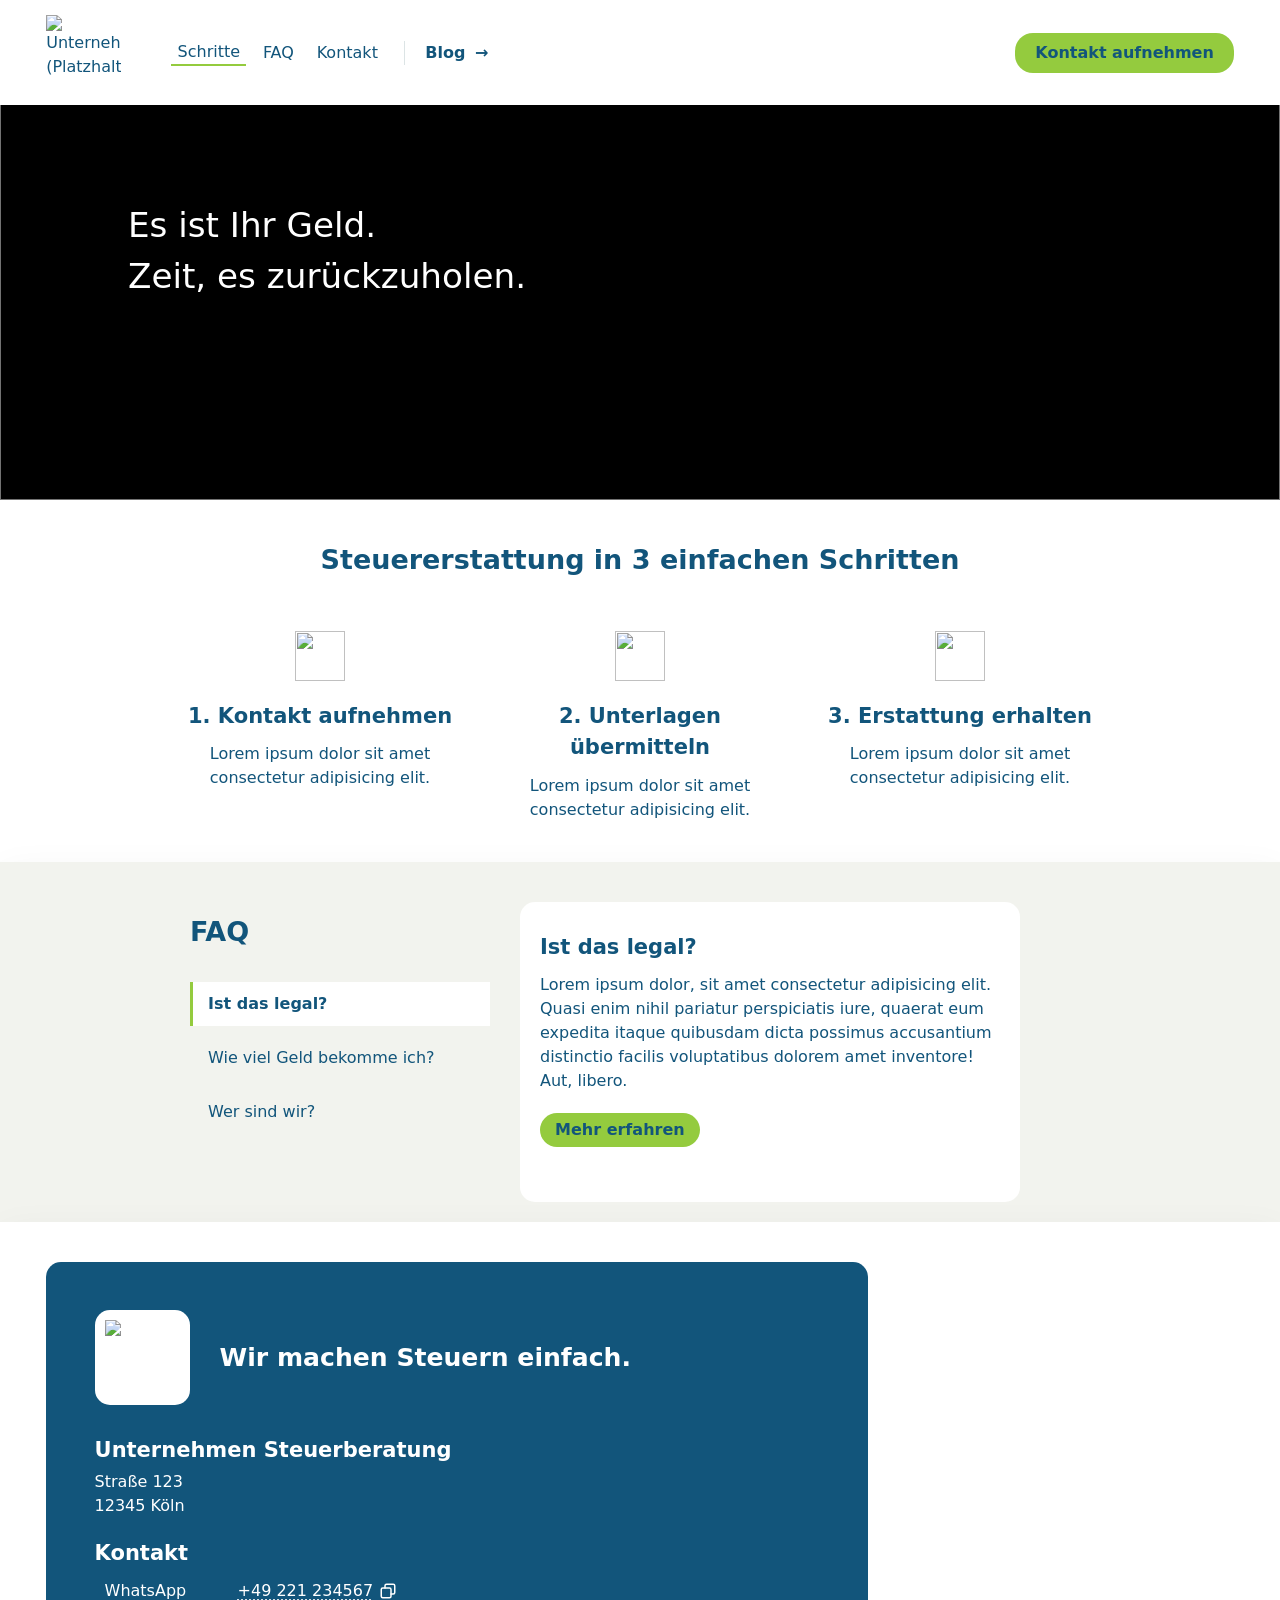
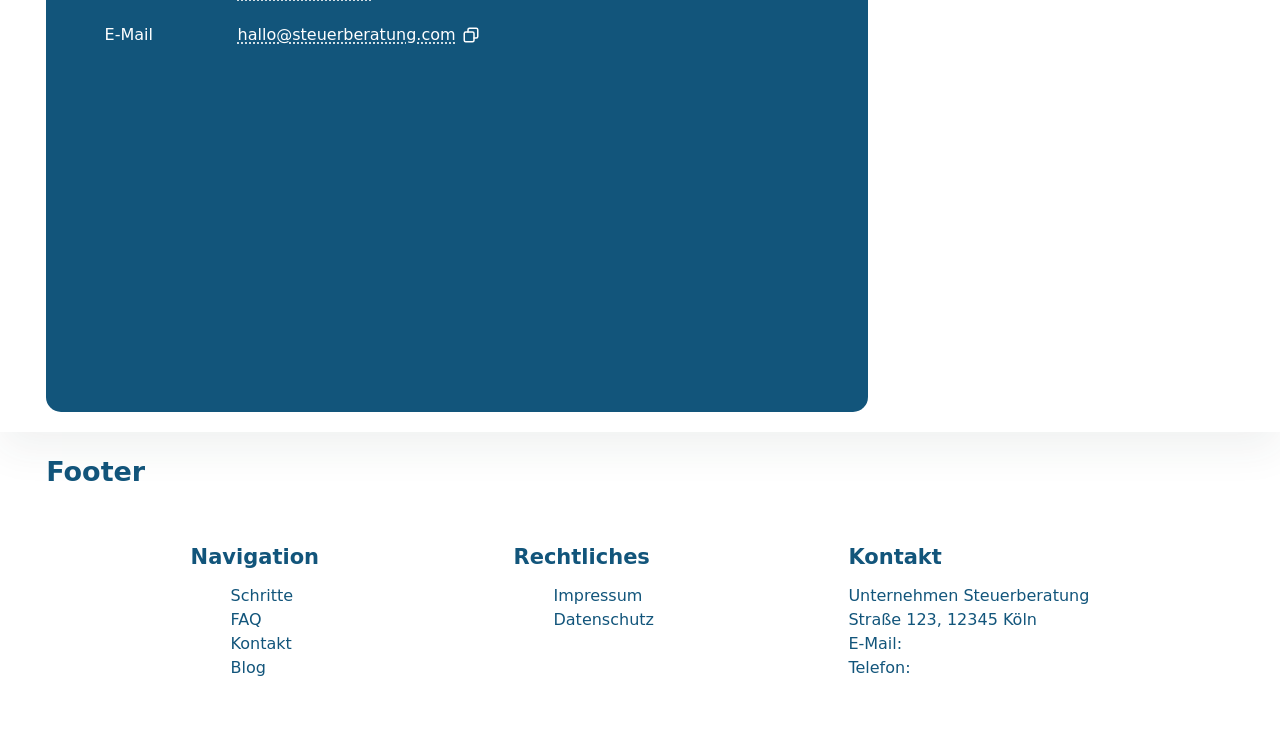
==== index.html @ 8bb45198 "Add blog links to main navigation and footer Make the blog accessible without going through the FAQ." ====
<!DOCTYPE html>
<html lang="de">

<head>
    <meta charset="UTF-8">
    <meta name="viewport" content="width=device-width, initial-scale=1.0">
    <title>Prototyp</title>
    <link rel="stylesheet" href="reset.css">
    <link rel="stylesheet" href="styles.css">
    <script src="script.js" defer></script>
</head>

<body>
    <header>
        <div class="header-container">
            <img class="logo" src="https://up.picr.de/51338902qo.png" alt="Unternehmenslogo (Platzhalter)" width="75"
                height="75">
            <button type="button" class="hamburger-menu" aria-label="Toggle hamburger menu" aria-controls="nav"
                aria-expanded="false">
                <span class="bars">☰</span>
            </button>
        </div>
        <nav id="nav">
            <a href="#process">Schritte</a>
            <a href="#FAQ">FAQ</a>
            <a href="#contact">Kontakt</a>
            <a href="blog.html" class="nav-blog">Blog <span aria-hidden="true">→</span></a>
        </nav>
        <div class="CTA-bar">
            <a href="#contact" class="button">Kontakt aufnehmen</a>
        </div>

    </header>
    <div class="hero">
        <img src="https://up.picr.de/51289339hb.jpg">
        <h1>Es ist Ihr Geld.<br>Zeit, es zurückzuholen.</h1>
    </div>
    <main>
        <section id="process">
            <h2>Steuererstattung in 3 einfachen Schritten</h2>
            <div class="process__container">
                <!-- Process steps ggf. ähnlich wie Karten von Skipass-Vergleich (oder https://www.incom.lt/en/process-2/) gestalten -->
                <div class="process__step">
                    <img src="https://images.unsplash.com/vector-1769004080143-f1664190076a">
                    <h3>1. Kontakt aufnehmen</h3>
                    <p>Lorem ipsum dolor sit amet consectetur adipisicing elit.</p>
                </div>
                <div class="process__step">
                    <img src="https://images.unsplash.com/vector-1769004080143-f1664190076a">
                    <h3>2. Unterlagen übermitteln</h3>
                    <p>Lorem ipsum dolor sit amet consectetur adipisicing elit.</p>
                </div>
                <div class="process__step">
                    <img src="https://images.unsplash.com/vector-1769004080143-f1664190076a">
                    <h3>3. Erstattung erhalten</h3>
                    <p>Lorem ipsum dolor sit amet consectetur adipisicing elit.</p>
                </div>
            </div>
        </section>
        <section id="FAQ">
            <div class="FAQ__container">
                <div class="FAQ__container__left">
                    <h2 id="FAQ-heading">FAQ</h2>
                    <div class="FAQ__questions" role="tablist" aria-labelledby="FAQ-heading"
                        aria-orientation="vertical">
                        <button type="button" id="FAQ-tab-legal" role="tab" aria-selected="true"
                            aria-controls="FAQ-panel-legal">Ist das legal?</button>
                        <button type="button" id="FAQ-tab-refund" role="tab" aria-selected="false"
                            aria-controls="FAQ-panel-refund" tabindex="-1">Wie viel Geld bekomme ich?</button>
                        <button type="button" id="FAQ-tab-about" role="tab" aria-selected="false"
                            aria-controls="FAQ-panel-about" tabindex="-1">Wer sind wir?</button>
                    </div>
                </div>
                <div class="FAQ__container__right">
                    <div id="FAQ-panel-legal" role="tabpanel" aria-labelledby="FAQ-tab-legal" tabindex="0">
                        <h3>Ist das legal?</h3>
                        <p class="FAQ__answer">Lorem ipsum dolor, sit amet consectetur adipisicing elit. Quasi enim
                            nihil pariatur perspiciatis iure, quaerat eum expedita itaque quibusdam dicta possimus
                            accusantium distinctio facilis voluptatibus dolorem amet inventore! Aut, libero.</p>
                        <a href="ist-das-legal.html" class="button FAQ__blog">Mehr erfahren</a>
                    </div>
                    <div id="FAQ-panel-refund" role="tabpanel" aria-labelledby="FAQ-tab-refund" tabindex="0" hidden>
                        <h3>Wie viel Geld bekomme ich?</h3>
                        <p class="FAQ__answer">Lorem ipsum dolor, sit amet consectetur adipisicing elit. Quasi enim
                            nihil pariatur perspiciatis iure, quaerat eum expedita itaque quibusdam dicta possimus
                            accusantium distinctio facilis voluptatibus dolorem amet inventore! Aut, libero.</p>
                        <a href="wie-viel-geld-bekomme-ich.html" class="button FAQ__blog">Mehr erfahren</a>
                    </div>
                    <div id="FAQ-panel-about" role="tabpanel" aria-labelledby="FAQ-tab-about" tabindex="0" hidden>
                        <h3>Wer sind wir?</h3>
                        <p class="FAQ__answer">Lorem ipsum dolor, sit amet consectetur adipisicing elit. Quasi enim
                            nihil pariatur perspiciatis iure, quaerat eum expedita itaque quibusdam dicta possimus
                            accusantium distinctio facilis voluptatibus dolorem amet inventore! Aut, libero.</p>
                        <a href="wer-sind-wir.html" class="button FAQ__blog">Mehr erfahren</a>
                    </div>
                </div>
            </div>
        </section>
        <section id="contact">
            <div class="contact__details">
                <div class="logo-container">
                    <div class="logo-padding">
                        <img class="logo" src="https://up.picr.de/51338902qo.png" alt="Unternehmenslogo (Platzhalter)"
                            width="75" height="75">
                    </div>
                    <h2>Wir machen Steuern einfach.</h2>
                </div>
                <address>
                    <h3>Unternehmen Steuerberatung</h3>
                    <p>Straße 123</p>
                    <p>12345 Köln</p>
                </address>
                <h3>Kontakt</h3>
                <div class="contact-method">
                    <a href="https://wa.me/49221234567" target="_blank" rel="noopener noreferrer">
                        <img src="https://up.picr.de/51339139ob.png" alt="" height="35">
                        <p>WhatsApp</p>
                    </a>
                    <button type="button" class="contact-copy" data-copy-value="+49 221 234567"
                        data-copy-label="Telefonnummer" aria-label="Telefonnummer +49 221 234567 kopieren"
                        title="Telefonnummer kopieren">
                        <span class="contact-copy__value">+49 221 234567</span>
                        <svg class="contact-copy__icon contact-copy__icon--copy" aria-hidden="true" viewBox="0 0 24 24">
                            <path d="M8 8V5a2 2 0 0 1 2-2h9a2 2 0 0 1 2 2v9a2 2 0 0 1-2 2h-3" />
                            <rect x="3" y="8" width="13" height="13" rx="2" />
                        </svg>
                        <svg class="contact-copy__icon contact-copy__icon--success" aria-hidden="true"
                            viewBox="0 0 24 24">
                            <path d="m5 12 4 4L19 6" />
                        </svg>
                        <span class="contact-copy__feedback" aria-live="polite"></span>
                    </button>
                </div>
                <div class="contact-method">
                    <a
                        href="mailto:hallo@steuerberatung.com?subject=Steuern%20einfach%20machen&amp;body=Hallo,%0A%0Aich%20möchte%20die%20Erstattung%20von%20Steuern%20prüfen%20...">
                        <img src="https://up.picr.de/51339152jf.png" alt="" height="30">
                        <p>E-Mail</p>
                    </a>
                    <button type="button" class="contact-copy" data-copy-value="hallo@steuerberatung.com"
                        data-copy-label="E-Mail-Adresse" aria-label="E-Mail-Adresse hallo@steuerberatung.com kopieren"
                        title="E-Mail-Adresse kopieren">
                        <span class="contact-copy__value">hallo@steuerberatung.com</span>
                        <svg class="contact-copy__icon contact-copy__icon--copy" aria-hidden="true" viewBox="0 0 24 24">
                            <path d="M8 8V5a2 2 0 0 1 2-2h9a2 2 0 0 1 2 2v9a2 2 0 0 1-2 2h-3" />
                            <rect x="3" y="8" width="13" height="13" rx="2" />
                        </svg>
                        <svg class="contact-copy__icon contact-copy__icon--success" aria-hidden="true"
                            viewBox="0 0 24 24">
                            <path d="m5 12 4 4L19 6" />
                        </svg>
                        <span class="contact-copy__feedback" aria-live="polite"></span>
                    </button>
                </div>
            </div>
            <!-- Calendly inline widget begin -->
            <div class="calendly-inline-widget"
                data-url="https://calendly.com/rinalds-rozenfelds/30min?hide_event_type_details=1"
                style="min-width:320px;height:750px;" data-resize="true"></div>
            <script type="text/javascript" src="https://assets.calendly.com/assets/external/widget.js" async></script>
            <!-- Calendly inline widget end -->
        </section>
    </main>
    <footer>
        <h2>Footer</h2>
        <div class="footer__container">
            <div class="footer__navigation">
                <h3>Navigation</h3>
                <ul>
                    <li><a href="#process">Schritte</a></li>
                    <li><a href="#FAQ">FAQ</a></li>
                    <li><a href="#contact">Kontakt</a></li>
                    <li><a href="blog.html">Blog</a></li>
                </ul>
            </div>
            <div class="footer__legal">
                <h3>Rechtliches</h3>
                <ul>
                    <li>Impressum</li>
                    <li>Datenschutz</li>
                </ul>
            </div>
            <div class="footer__contact">
                <h3>Kontakt</h3>
                <address>
                    <p>Unternehmen Steuerberatung</p>
                    <p>Straße 123, 12345 Köln</p>
                    <p>E-Mail: </p>
                    <p>Telefon: </p>
                </address>
            </div>
        </div>
    </footer>
</body>

</html>
---- styles.css ----
/* Design Tokens */
:root {
    --page__background: white;
    --text--main: #12557b;
    --text--on-dark: white;
    /* --text--secondary: white; */
    --accent--main: #94CB3E;
    /* --accent--stronger: #4D563E; */
    /* --accent--secondary: #B9684C; */
    /* --borders: #DED6C8; */
    --spacing__horizontal--level1: calc(20.6px + 2vw);
    --spacing__horizontal--level2: 30px;
    --spacing__horizontal--level3: 10px;
    --spacing__vertical--level1: 40px;
    --spacing__vertical--level2: 30px;
    --spacing__vertical--level3: 20px;
    --spacing__vertical--level4: 15px;
    --spacing__vertical--level5: 10px;
    --spacing__vertical--level6: 4px;
    --logo-size: 75px;
    --header-height: calc(var(--logo-size) + 2 * var(--spacing__vertical--level4));
}

/* Global Elements */
body {
    background: var(--page__background);
    color: var(--text--main);
}

h1 {
    font-size: calc(1.5vw + 15px);
    font-weight: 500;
    color: var(--text--on-dark);
}

h2 {
    font-size: 27px;
    margin-bottom: var(--spacing__vertical--level2);
}

h3 {
    font-size: 21px;
    margin-top: var(--spacing__vertical--level3);
    margin-bottom: var(--spacing__vertical--level5);
}

a {
    color: var(--text--main);
    text-decoration: none;
}

address {
    font-style: normal;
}

.logo {
    width: var(--logo-size);
    height: var(--logo-size);
    aspect-ratio: 1 / 1;
    object-fit: contain;
    flex-shrink: 0;
}

button,
.button {
    border: none;
    cursor: pointer;
}

.button {
    background-color: var(--accent--main);
    color: var(--text--main);
    font-weight: 600;
    display: inline-block;
    transition-duration: 500ms;
    transition-property: transform;
}

.button:hover {
    transform: scaleX(0.97);
}

/* Utilities */
.inactive {
    display: none;
}

/* Header/Nav */
header {
    position: fixed;
    z-index: 1;
    width: 100vw;
    display: flex;
    background-color: white;
    padding: var(--spacing__vertical--level4) var(--spacing__horizontal--level1);
    gap: 50px;
    align-items: center;
    flex-wrap: wrap;
}

.header-container {
    display: flex;
    justify-content: space-between;
    align-items: center;
}

.hamburger-menu {
    display: none;
    background-color: transparent;
    transition-duration: 500ms;
    transition-property: transform;
}

.hamburger-menu:hover {
    transform: scaleX(1.15);
}

.bars {
    font-size: 1.5em;
    line-height: 1;
    font-style: normal;
    display: inline-block;
}

header nav {
    display: flex;
    gap: 10px;
    justify-content: flex-start;
    flex-grow: 1;
}

header .button {
    padding: 8px 20px;
    border-radius: 18px;
}

@media screen and (width <=700px) {
    .header-container {
        width: 100%;
    }

    .hamburger-menu {
        display: flex;
        justify-content: center;
        align-items: center;
    }

    header nav {
        display: none;
    }

    header .CTA-bar {
        display: none;
    }

    body:has(.responsive) {
        /* Disable scrolling */
        overflow: hidden;
    }

    header:has(.responsive) {
        height: 100vh;
        align-items: flex-start;
        gap: 30px;
    }

    .responsive {
        height: 100%;
        display: flex;
        flex-direction: column;
    }
}

header nav a {
    padding: 0 0.5vw;
}

header nav:has(.nav-blog) {
    align-items: center;
}

header nav .nav-blog {
    white-space: nowrap;
    word-spacing: 4px;
    margin-inline-start: var(--spacing__horizontal--level3);
    padding-inline-start: calc(2 * var(--spacing__horizontal--level3));
    border-inline-start: 1px solid #dce4e5;
    font-weight: 600;
}

header nav .nav-blog:hover,
header nav .nav-blog:focus-visible {
    text-decoration: underline;
    text-decoration-skip-ink: none;
    text-underline-offset: 4px;
}

header nav .nav-blog:focus-visible {
    outline: 2px solid var(--text--main);
    outline-offset: 3px;
}

header nav.responsive .nav-blog {
    margin-inline-start: 0;
    margin-block-start: var(--spacing__vertical--level5);
    padding-block-start: var(--spacing__vertical--level3);
    padding-inline-start: 0.5vw;
    border-inline-start: 0;
    border-block-start: 1px solid #dce4e5;
}

header nav.responsive:has(.nav-blog) {
    align-items: stretch;
}

header nav:not(.responsive) a.active {
    border-bottom: 2px solid var(--accent--main);
}

/* Hero */
.hero {
    position: relative;
    background-color: black;
}

.hero img {
    width: 100%;
    height: 500px;
    object-fit: cover;
    object-position: center 35%;
    opacity: 0.6;
}

.hero h1 {
    position: absolute;
    left: 10%;
    top: 40%;
}

/* Sections */
main section {
    min-height: 350px;
    padding-top: var(--spacing__vertical--level1);
    padding-right: var(--spacing__horizontal--level1);
    padding-bottom: var(--spacing__vertical--level3);
    padding-left: var(--spacing__horizontal--level1);
    background-color: white;
    box-shadow: 0 16px 40px rgb(37 58 50 / 7%);
    scroll-margin-top: var(--header-height);
}

main section:nth-of-type(even) {
    background-color: #f2f3ee;
}

/* Process */
#process {
    text-align: center;
}

.process__container {
    display: flex;
    flex-wrap: wrap;
    justify-content: center;
    gap: 50px;
}

.process__container img {
    width: 50px;
    height: 50px;
}

.process__step {
    width: 270px;
    padding: var(--spacing__vertical--level3) 0;
}

.process__step img {
    margin: auto;
}

/* FAQ */
#FAQ {
    display: flex;
}

.FAQ__container {
    display: grid;
    grid-template-columns: minmax(0, 300px) minmax(0, 500px);
    width: 100%;
    max-width: 900px;
    margin: auto;
    gap: var(--spacing__horizontal--level2);
    align-items: start;
}

#FAQ h2 {
    margin-top: var(--spacing__vertical--level5);
}

.FAQ__questions {
    display: flex;
    flex-direction: column;
    gap: var(--spacing__vertical--level5);
}

.FAQ__questions [role="tab"] {
    width: 100%;
    min-height: 44px;
    padding: 10px 15px;
    border-left: 3px solid transparent;
    background-color: transparent;
    color: var(--text--main);
    text-align: left;
    overflow-wrap: anywhere;
}

.FAQ__questions [aria-selected="true"] {
    border-left-color: var(--accent--main);
    background-color: white;
    font-weight: 600;
}

.FAQ__questions [role="tab"]:hover {
    background-color: white;
}

.FAQ__questions [role="tab"]:focus-visible,
.FAQ__container__right [role="tabpanel"]:focus-visible,
.FAQ__blog:focus-visible {
    outline: 2px solid var(--text--main);
    outline-offset: 3px;
}

.FAQ__container__right {
    background-color: white;
    border-radius: 15px;
    min-width: 0;
    min-height: 300px;
    padding: 30px 20px 40px 20px;
}

.FAQ__container__right h3 {
    margin-top: 0;
}

.FAQ__blog {
    padding: 5px 15px;
    border-radius: 18px;
    margin-top: var(--spacing__vertical--level3);
    transition: none;
}

.FAQ__blog:hover {
    transform: none;
}

@media screen and (width <=700px) {
    .FAQ__container {
        grid-template-columns: minmax(0, 1fr);
        gap: var(--spacing__vertical--level3);
    }
}

/* Kontakt */
#contact {
    display: flex;
    justify-content: center;
    flex-wrap: wrap;
    gap: var(--spacing__horizontal--level1);
    position: relative;
    align-items: stretch;
}

@media screen and (width <=376px) {
    #contact {
        padding-left: calc((100vw - 320px) / 2);
        padding-right: calc((100vw - 320px) / 2);
    }
}

#contact>div {
    flex-grow: 1;
}

.contact__details {
    background-color: var(--text--main);
    color: white;
    padding: calc(10px + 3vw);
    border-radius: 15px;
}

.logo-container {
    display: flex;
    gap: var(--spacing__horizontal--level2);
    align-items: center;
    margin-bottom: 30px;
}

.logo-padding {
    padding: 10px;
    border-radius: 15px;
    background-color: white;
    flex-shrink: 0;
}

.contact__details h2 {
    margin: 0;
    font-size: calc(12.3px + 1vw);
    /* font-size: 27px; */
    /* font-size: calc(19.65px + 0.5vw); */
    /* font-size: calc(15.975px + 0.75vw); */

}

.contact__details h3 {
    margin-bottom: var(--spacing__vertical--level6);
}

.contact__details a {
    display: flex;
    gap: var(--spacing__horizontal--level3);
    align-items: center;
    color: white;
}

.contact__details a:hover {
    color: var(--accent--main);
}

.contact-method {
    display: flex;
    flex-wrap: wrap;
    align-items: center;
    margin-bottom: var(--spacing__vertical--level5);
    gap: var(--spacing__horizontal--level3);
}

.contact-method>a {
    width: 127px;
    flex-shrink: 0;
}

.contact-copy {
    display: flex;
    flex-wrap: wrap;
    align-items: center;
    gap: 6px;
    min-width: 0;
    padding: 4px 6px;
    border-radius: 4px;
    background-color: transparent;
    color: white;
    text-align: left;
}

.contact-copy__value {
    text-decoration: underline;
    text-decoration-style: dotted;
    text-underline-offset: 3px;
}

.contact-copy:hover,
.contact-copy:focus-visible {
    color: var(--accent--main);
}

.contact-copy:focus-visible {
    outline: 2px solid var(--accent--main);
    outline-offset: 2px;
}

.contact-copy__icon {
    width: 18px;
    height: 18px;
    flex-shrink: 0;
    fill: none;
    stroke: currentColor;
    stroke-linecap: round;
    stroke-linejoin: round;
    stroke-width: 2;
}

.contact-copy__icon--success {
    display: none;
}

.contact-copy__feedback {
    max-width: 0;
    overflow: hidden;
    opacity: 0;
    color: var(--accent--main);
    font-size: 0.875rem;
    font-weight: 600;
    white-space: nowrap;
    transition: max-width 200ms ease, opacity 200ms ease;
}

.contact-copy.is-copied .contact-copy__icon--copy {
    display: none;
}

.contact-copy.is-copied .contact-copy__icon--success {
    display: block;
}

.contact-copy.is-copied .contact-copy__feedback,
.contact-copy.has-copy-error .contact-copy__feedback {
    max-width: 150px;
    opacity: 1;
}

.contact-copy.has-copy-error .contact-copy__feedback {
    color: white;
}

.calendly-inline-widget {}

.calendly-inline-widget iframe {
    display: block;
}

/* Footer */
footer {
    padding-top: var(--spacing__vertical--level3);
    padding-right: var(--spacing__horizontal--level1);
    padding-bottom: 50px;
    padding-left: var(--spacing__horizontal--level1);
}

.footer__container {
    display: flex;
    flex-wrap: wrap;
    gap: 50px;
    justify-content: space-evenly;
}

footer ul {
    list-style: none;
}

footer a:hover {
    color: var(--accent--main);
}
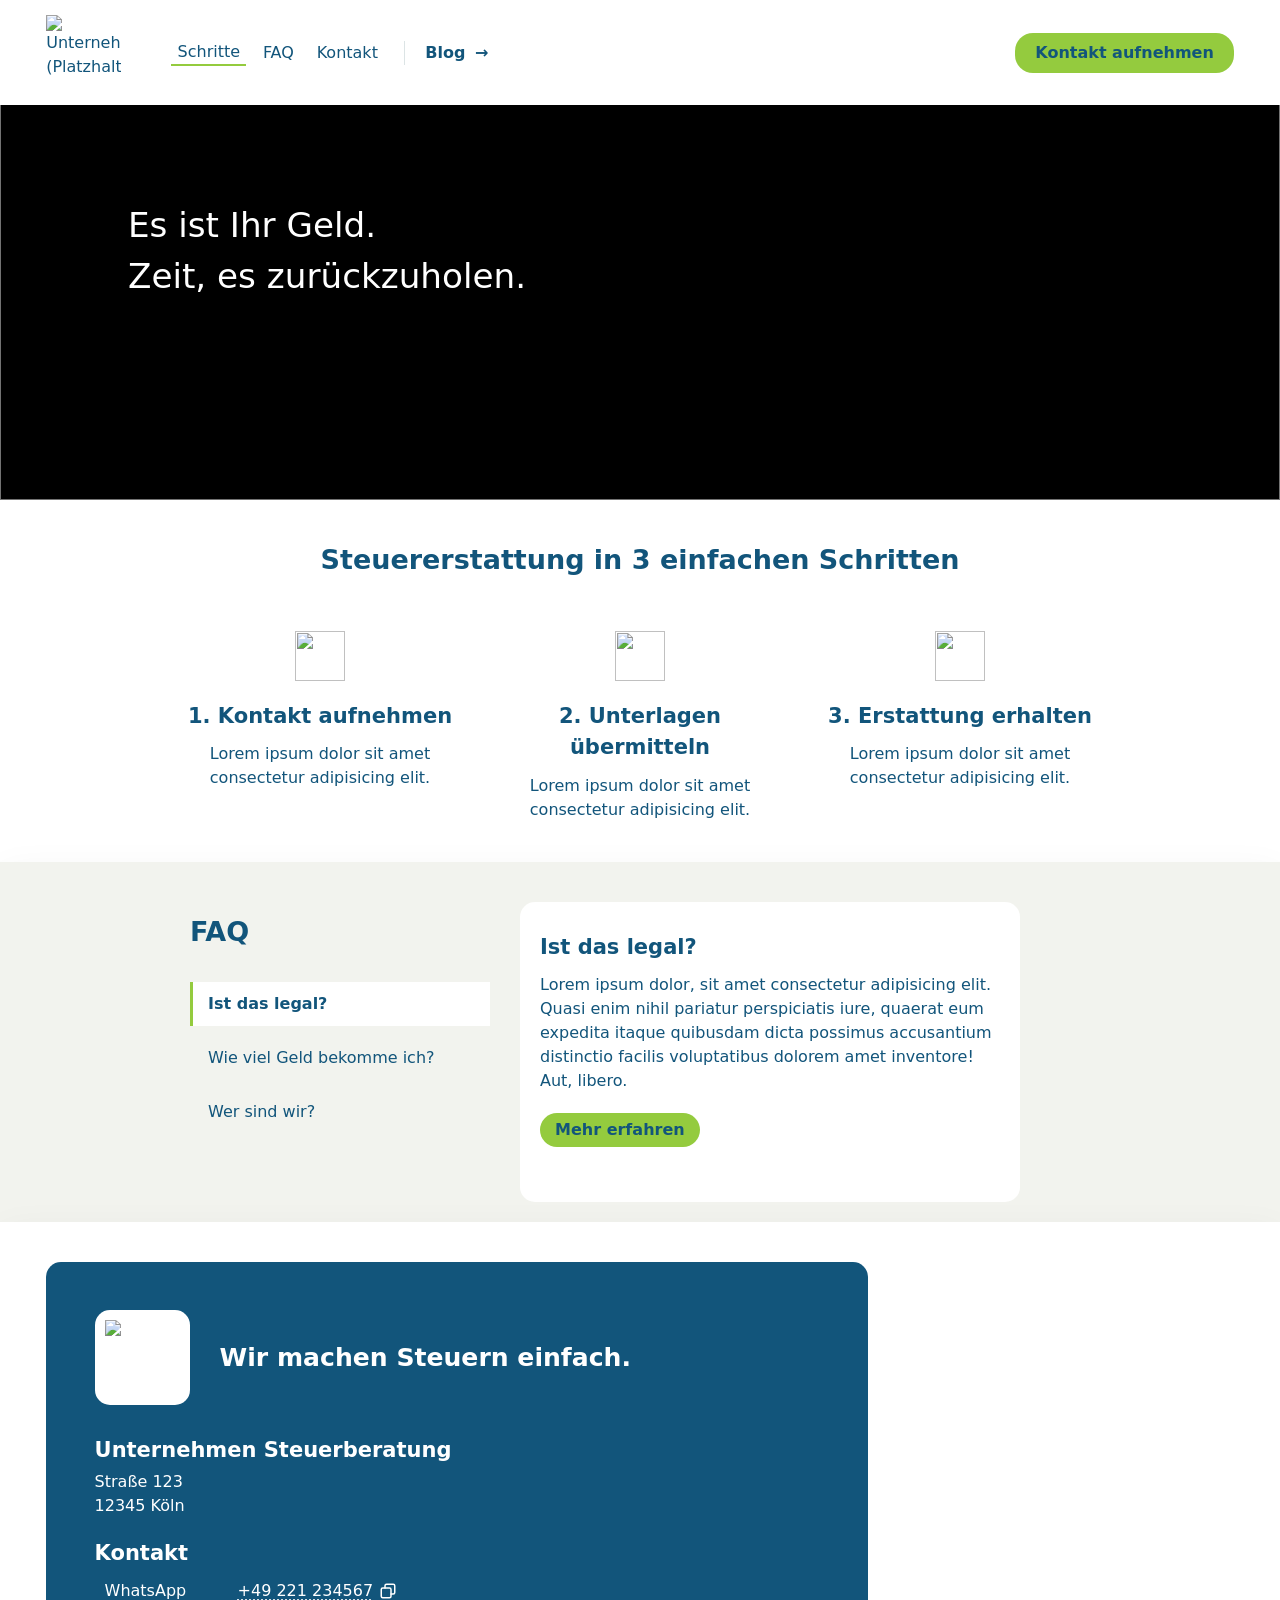
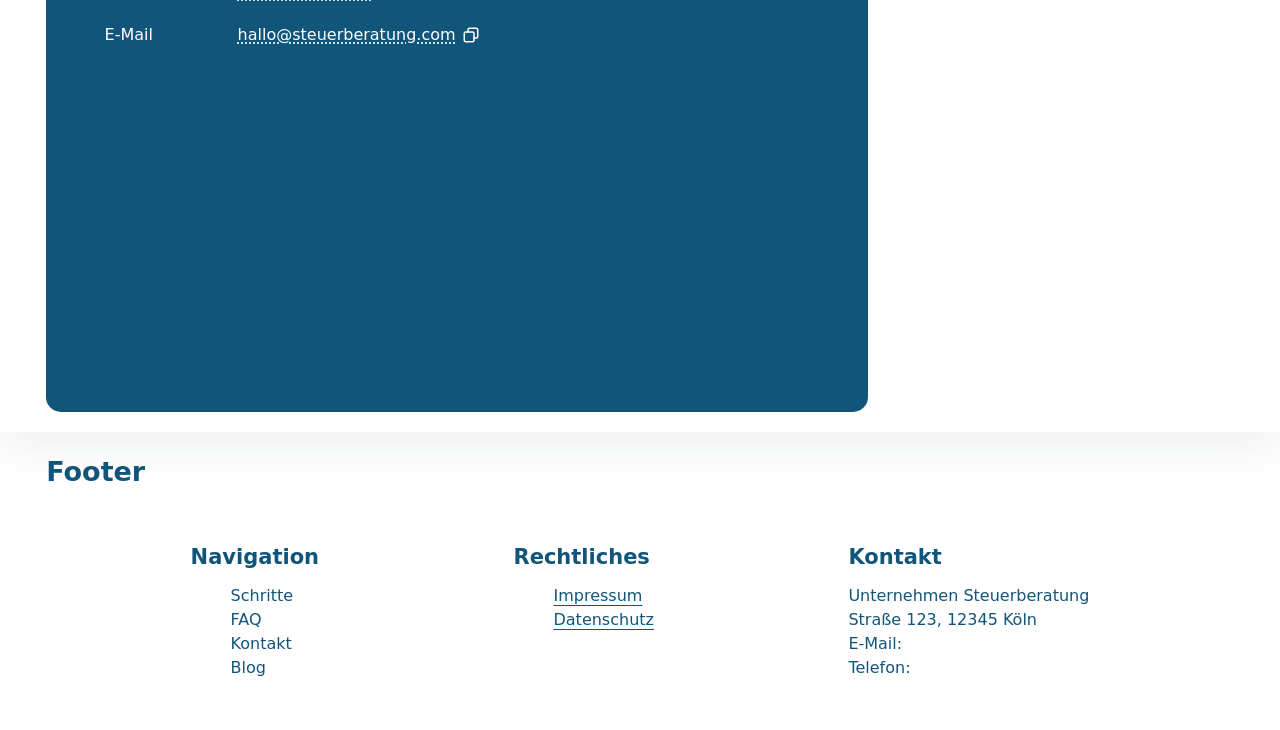
==== commit 6734d510: "Add placeholder legal notice and privacy pages Link both pages from the landing page and blog footer" ====
--- a/index.html
+++ b/index.html
@@ -24,7 +24,7 @@
             <a href="#process">Schritte</a>
             <a href="#FAQ">FAQ</a>
             <a href="#contact">Kontakt</a>
-            <a href="blog.html" class="nav-blog">Blog <span aria-hidden="true">→</span></a>
+            <a href="blog.html" class="nav-page-switch">Blog <span aria-hidden="true">→</span></a>
         </nav>
         <div class="CTA-bar">
             <a href="#contact" class="button">Kontakt aufnehmen</a>
@@ -173,13 +173,13 @@
                     <li><a href="blog.html">Blog</a></li>
                 </ul>
             </div>
-            <div class="footer__legal">
-                <h3>Rechtliches</h3>
+            <nav class="footer__legal" aria-labelledby="footer-legal-heading">
+                <h3 id="footer-legal-heading">Rechtliches</h3>
                 <ul>
-                    <li>Impressum</li>
-                    <li>Datenschutz</li>
+                    <li><a href="impressum.html">Impressum</a></li>
+                    <li><a href="datenschutz.html">Datenschutz</a></li>
                 </ul>
-            </div>
+            </nav>
             <div class="footer__contact">
                 <h3>Kontakt</h3>
                 <address>
--- a/styles.css
+++ b/styles.css
@@ -175,11 +175,11 @@
     padding: 0 0.5vw;
 }
 
-header nav:has(.nav-blog) {
-    align-items: center;
-}
-
-header nav .nav-blog {
+header nav:has(.nav-page-switch) {
+    align-items: center;
+}
+
+header nav .nav-page-switch {
     white-space: nowrap;
     word-spacing: 4px;
     margin-inline-start: var(--spacing__horizontal--level3);
@@ -188,19 +188,19 @@
     font-weight: 600;
 }
 
-header nav .nav-blog:hover,
-header nav .nav-blog:focus-visible {
+header nav .nav-page-switch:hover,
+header nav .nav-page-switch:focus-visible {
     text-decoration: underline;
     text-decoration-skip-ink: none;
     text-underline-offset: 4px;
 }
 
-header nav .nav-blog:focus-visible {
+header nav .nav-page-switch:focus-visible {
     outline: 2px solid var(--text--main);
     outline-offset: 3px;
 }
 
-header nav.responsive .nav-blog {
+header nav.responsive .nav-page-switch {
     margin-inline-start: 0;
     margin-block-start: var(--spacing__vertical--level5);
     padding-block-start: var(--spacing__vertical--level3);
@@ -209,7 +209,7 @@
     border-block-start: 1px solid #dce4e5;
 }
 
-header nav.responsive:has(.nav-blog) {
+header nav.responsive:has(.nav-page-switch) {
     align-items: stretch;
 }
 
@@ -542,3 +542,15 @@
 footer a:hover {
     color: var(--accent--main);
 }
+
+/* Legal links use the same treatment on the landing, blog and legal pages. */
+.footer__legal a {
+    color: inherit;
+    text-decoration: underline;
+    text-underline-offset: 4px;
+}
+
+.footer__legal a:focus-visible {
+    outline: 2px solid var(--text--main);
+    outline-offset: 5px;
+}
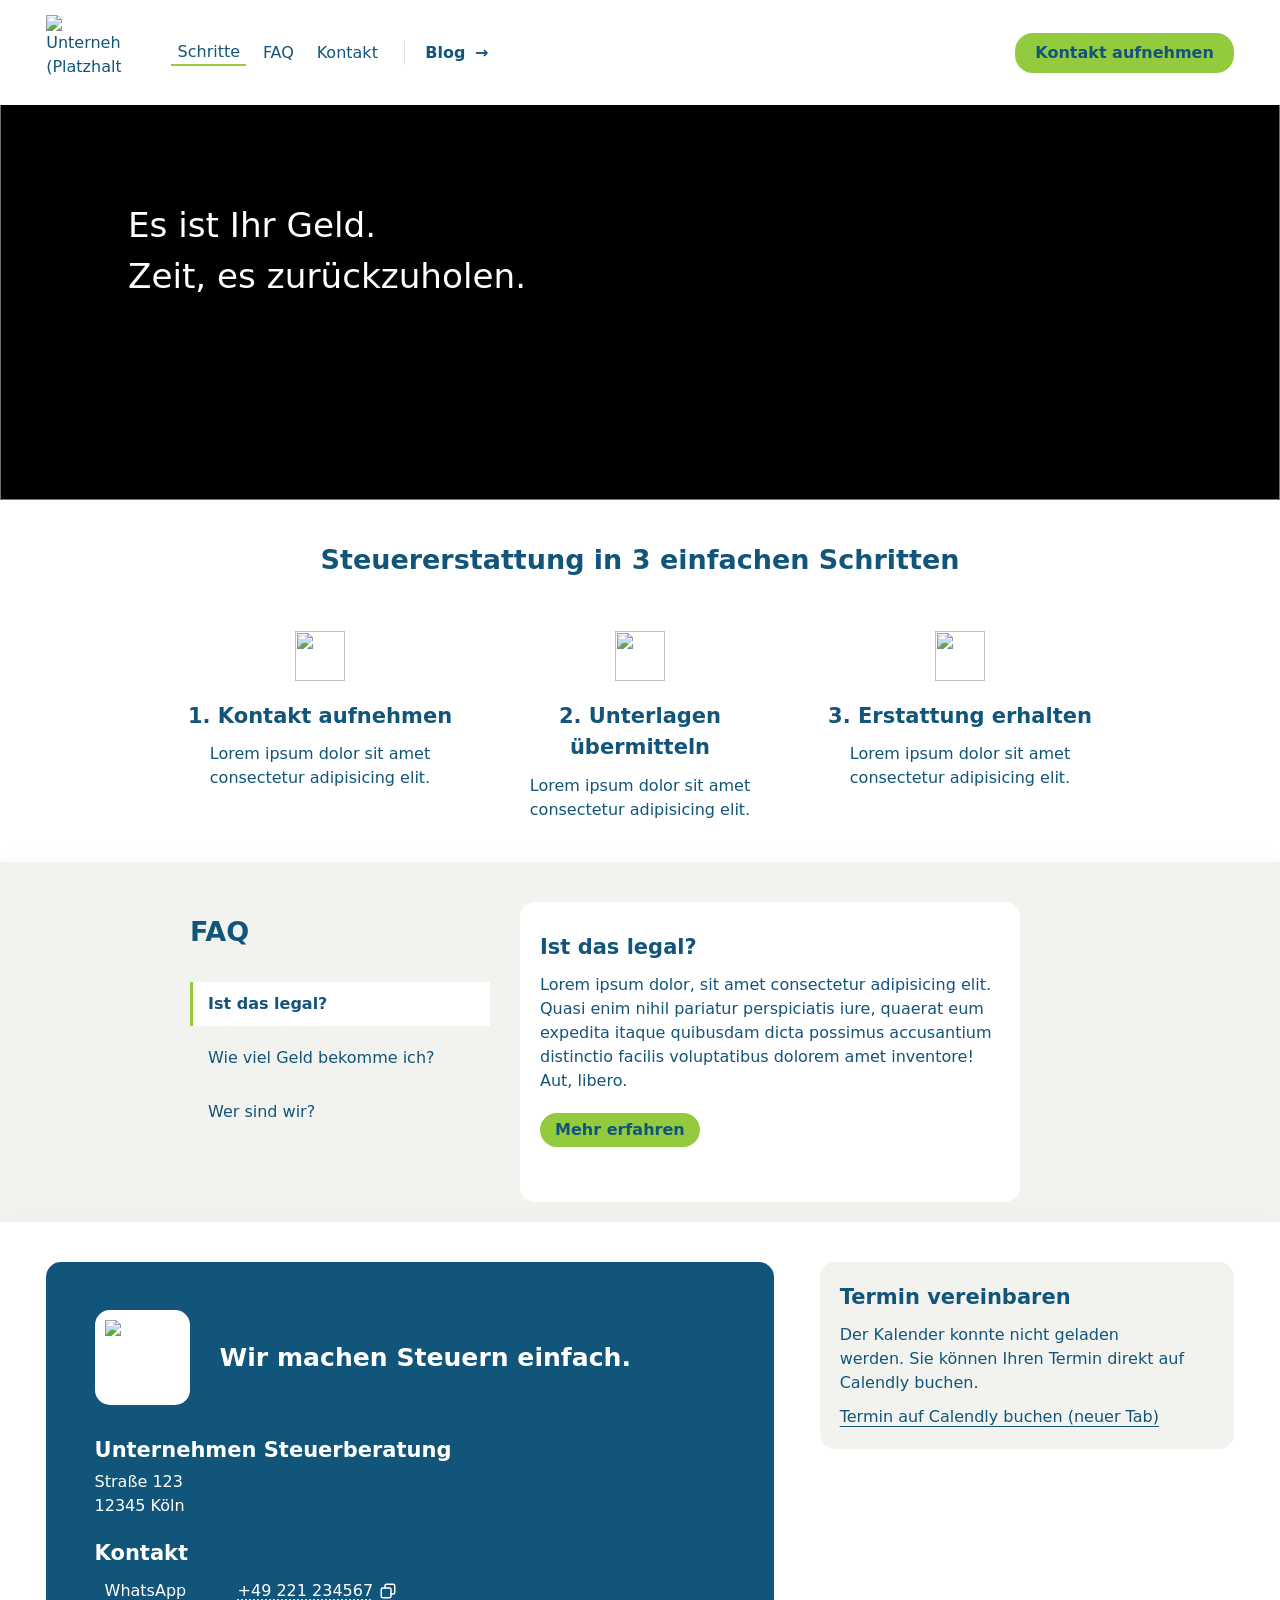
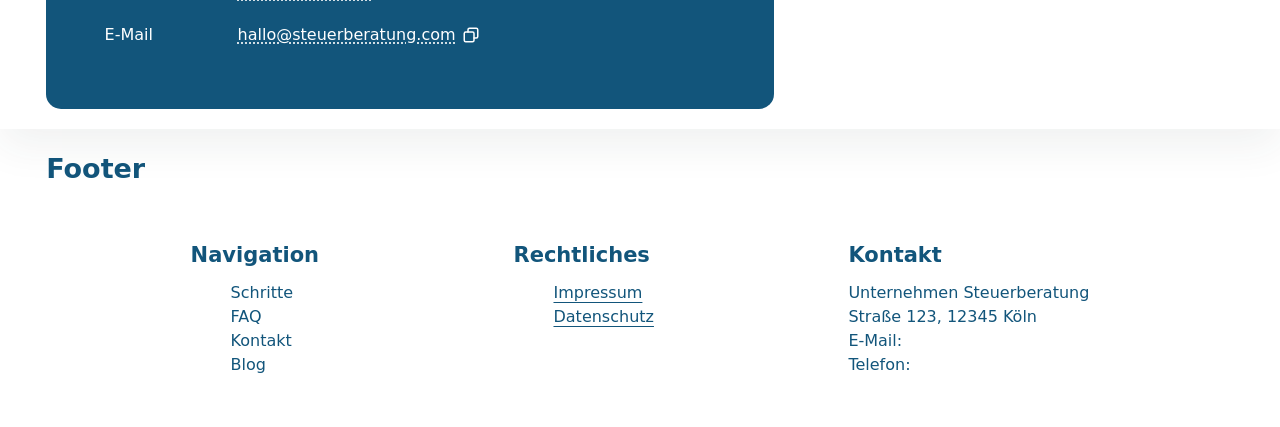
==== commit bd1646a8: "Add fallback link for Calendly loading failures Keep booking accessible when the Calendly embed cann" ====
--- a/index.html
+++ b/index.html
@@ -154,10 +154,17 @@
                 </div>
             </div>
             <!-- Calendly inline widget begin -->
-            <div class="calendly-inline-widget"
-                data-url="https://calendly.com/rinalds-rozenfelds/30min?hide_event_type_details=1"
-                style="min-width:320px;height:750px;" data-resize="true"></div>
-            <script type="text/javascript" src="https://assets.calendly.com/assets/external/widget.js" async></script>
+            <div class="contact__booking">
+                <div class="contact__booking-fallback">
+                    <h3>Termin vereinbaren</h3>
+                    <p>Der Kalender konnte nicht geladen werden. Sie können Ihren Termin direkt auf Calendly buchen.</p>
+                    <a href="https://calendly.com/rinalds-rozenfelds/30min" target="_blank"
+                        rel="noopener noreferrer">Termin auf Calendly buchen (neuer Tab)</a>
+                </div>
+                <div class="calendly-inline-widget"
+                    data-url="https://calendly.com/rinalds-rozenfelds/30min?hide_event_type_details=1"
+                    data-resize="true" hidden></div>
+            </div>
             <!-- Calendly inline widget end -->
         </section>
     </main>
--- a/styles.css
+++ b/styles.css
@@ -514,7 +514,43 @@
     color: white;
 }
 
-.calendly-inline-widget {}
+.contact__booking {
+    flex-basis: 320px;
+    min-width: 320px;
+}
+
+.contact__booking-fallback {
+    padding: var(--spacing__vertical--level3);
+    border-radius: 15px;
+    background-color: #f2f3ee;
+    max-width: 520px;
+}
+
+.contact__booking-fallback h3 {
+    margin-top: 0;
+}
+
+.contact__booking-fallback a {
+    display: inline-block;
+    margin-top: var(--spacing__vertical--level5);
+    text-decoration: underline;
+    text-underline-offset: 4px;
+}
+
+.contact__booking-fallback a:focus-visible {
+    outline: 2px solid var(--text--main);
+    outline-offset: 3px;
+}
+
+.calendly-inline-widget {
+    min-width: 320px;
+    height: 750px;
+}
+
+/* Keep failed embeds hidden even if Calendly adds inline display styles. */
+.calendly-inline-widget[hidden] {
+    display: none !important;
+}
 
 .calendly-inline-widget iframe {
     display: block;
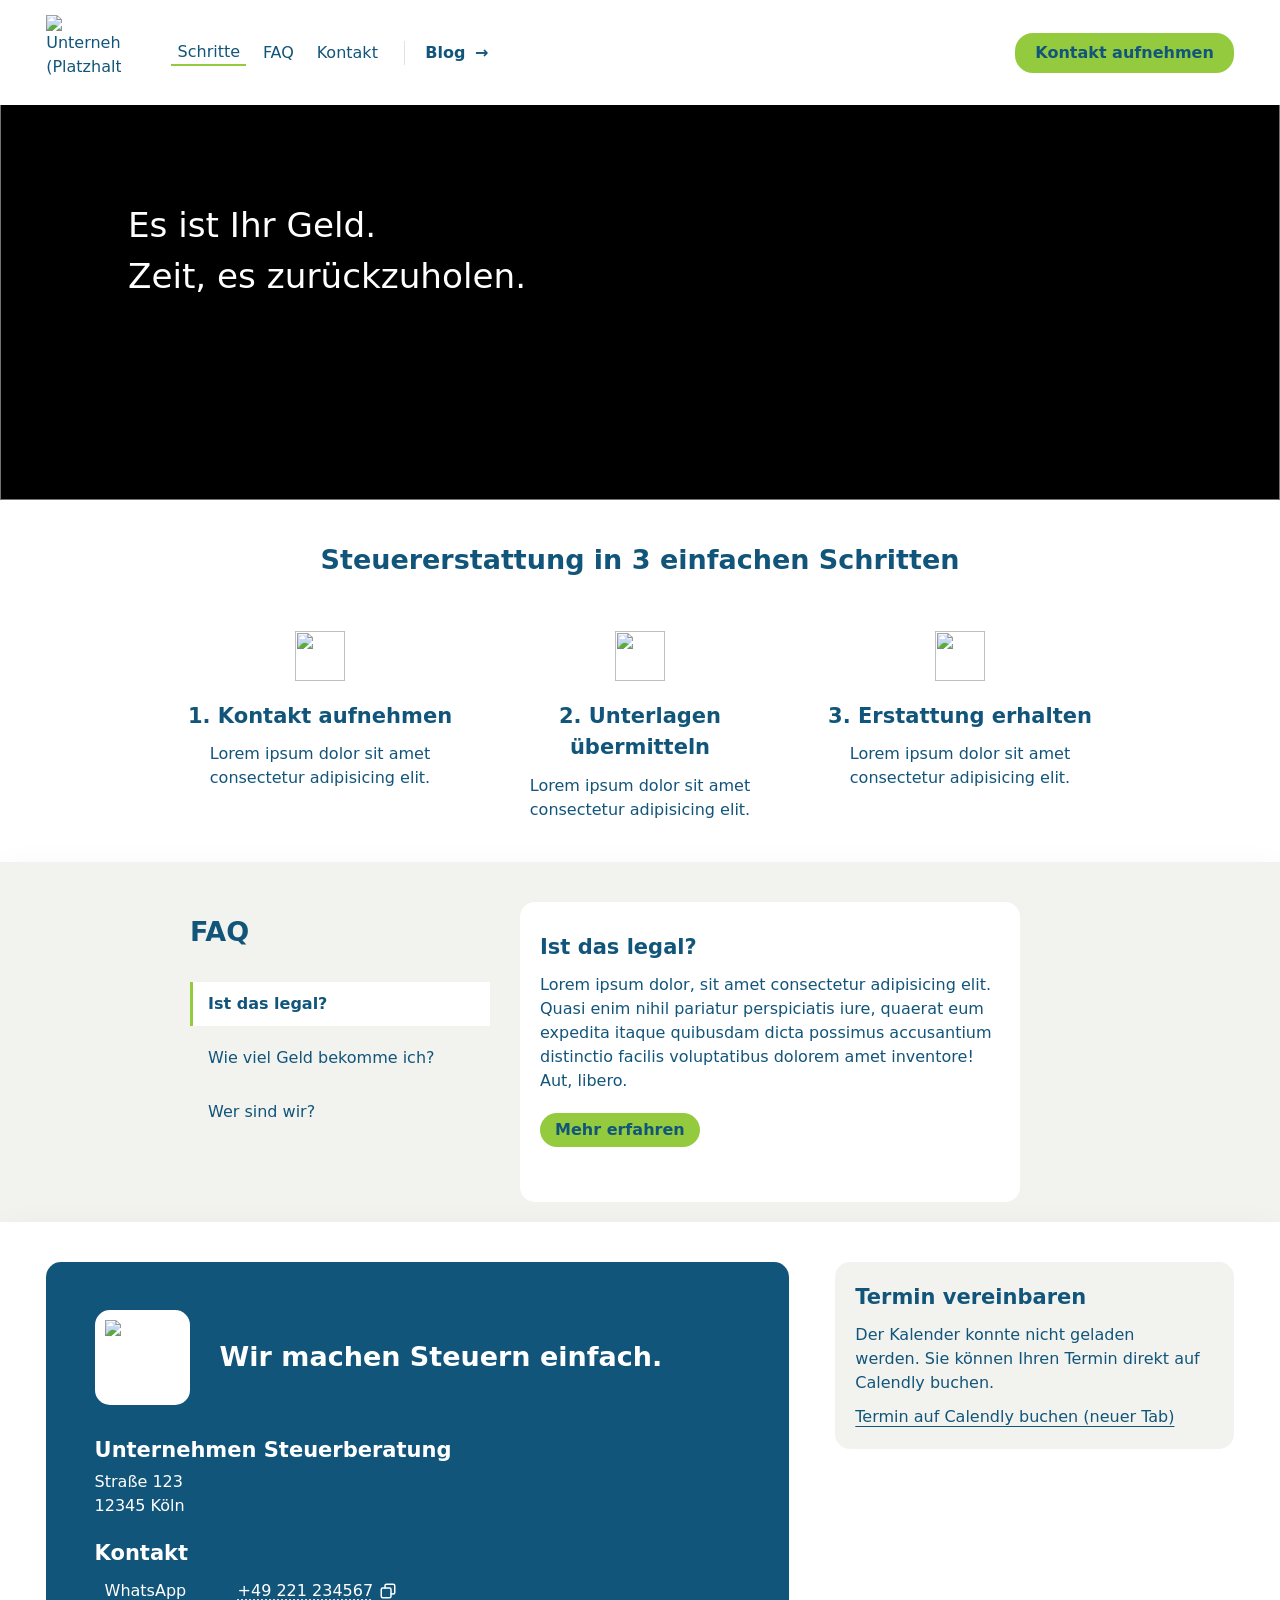
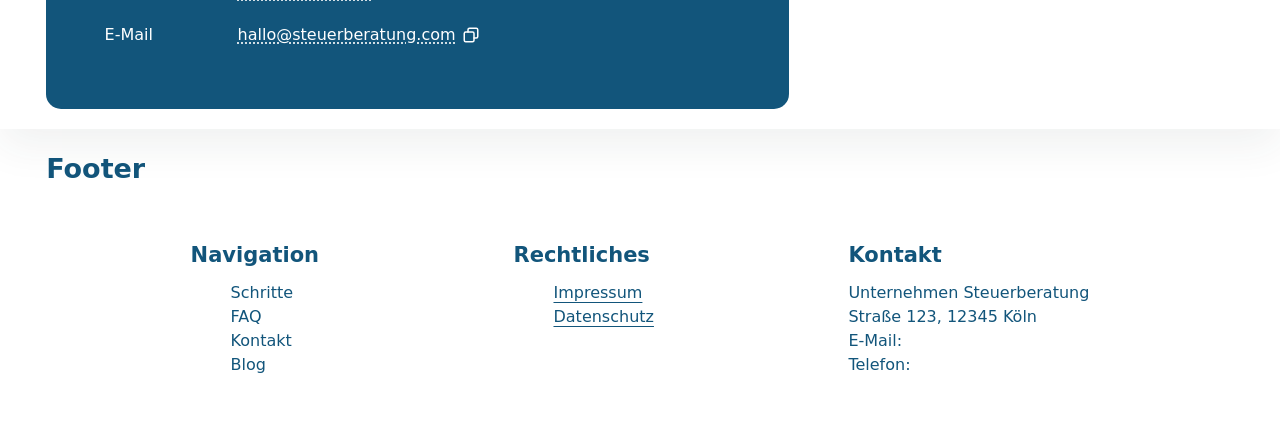
==== commit d240c1a6: "Rename logo classes in the contact section Describe each element's role and align the names with the" ====
--- a/index.html
+++ b/index.html
@@ -10,8 +10,8 @@
     <script src="script.js" defer></script>
 </head>
 
-<body>
-    <header>
+<body class="landing-page">
+    <header class="site-header">
         <div class="header-container">
             <img class="logo" src="https://up.picr.de/51338902qo.png" alt="Unternehmenslogo (Platzhalter)" width="75"
                 height="75">
@@ -98,8 +98,8 @@
         </section>
         <section id="contact">
             <div class="contact__details">
-                <div class="logo-container">
-                    <div class="logo-padding">
+                <div class="contact__header">
+                    <div class="contact__logo-frame">
                         <img class="logo" src="https://up.picr.de/51338902qo.png" alt="Unternehmenslogo (Platzhalter)"
                             width="75" height="75">
                     </div>
@@ -200,4 +200,4 @@
     </footer>
 </body>
 
-</html>
+</html>
--- a/styles.css
+++ b/styles.css
@@ -3,11 +3,8 @@
     --page__background: white;
     --text--main: #12557b;
     --text--on-dark: white;
-    /* --text--secondary: white; */
     --accent--main: #94CB3E;
-    /* --accent--stronger: #4D563E; */
-    /* --accent--secondary: #B9684C; */
-    /* --borders: #DED6C8; */
+    --accent--on-dark: #C5E895;
     --spacing__horizontal--level1: calc(20.6px + 2vw);
     --spacing__horizontal--level2: 30px;
     --spacing__horizontal--level3: 10px;
@@ -30,7 +27,6 @@
 h1 {
     font-size: calc(1.5vw + 15px);
     font-weight: 500;
-    color: var(--text--on-dark);
 }
 
 h2 {
@@ -86,7 +82,7 @@
 }
 
 /* Header/Nav */
-header {
+.site-header {
     position: fixed;
     z-index: 1;
     width: 100vw;
@@ -122,14 +118,14 @@
     display: inline-block;
 }
 
-header nav {
+.site-header nav {
     display: flex;
     gap: 10px;
     justify-content: flex-start;
     flex-grow: 1;
 }
 
-header .button {
+.site-header .button {
     padding: 8px 20px;
     border-radius: 18px;
 }
@@ -145,41 +141,41 @@
         align-items: center;
     }
 
-    header nav {
+    .site-header nav {
         display: none;
     }
 
-    header .CTA-bar {
+    .site-header .CTA-bar {
         display: none;
     }
 
-    body:has(.responsive) {
+    body:has(.site-header nav.responsive) {
         /* Disable scrolling */
         overflow: hidden;
     }
 
-    header:has(.responsive) {
+    .site-header:has(nav.responsive) {
         height: 100vh;
         align-items: flex-start;
         gap: 30px;
     }
 
-    .responsive {
+    .site-header nav.responsive {
         height: 100%;
         display: flex;
         flex-direction: column;
     }
 }
 
-header nav a {
+.site-header nav a {
     padding: 0 0.5vw;
 }
 
-header nav:has(.nav-page-switch) {
-    align-items: center;
-}
-
-header nav .nav-page-switch {
+.site-header nav:has(.nav-page-switch) {
+    align-items: center;
+}
+
+.site-header nav .nav-page-switch {
     white-space: nowrap;
     word-spacing: 4px;
     margin-inline-start: var(--spacing__horizontal--level3);
@@ -188,19 +184,19 @@
     font-weight: 600;
 }
 
-header nav .nav-page-switch:hover,
-header nav .nav-page-switch:focus-visible {
+.site-header nav .nav-page-switch:hover,
+.site-header nav .nav-page-switch:focus-visible {
     text-decoration: underline;
     text-decoration-skip-ink: none;
     text-underline-offset: 4px;
 }
 
-header nav .nav-page-switch:focus-visible {
+.site-header nav .nav-page-switch:focus-visible {
     outline: 2px solid var(--text--main);
     outline-offset: 3px;
 }
 
-header nav.responsive .nav-page-switch {
+.site-header nav.responsive .nav-page-switch {
     margin-inline-start: 0;
     margin-block-start: var(--spacing__vertical--level5);
     padding-block-start: var(--spacing__vertical--level3);
@@ -209,11 +205,11 @@
     border-block-start: 1px solid #dce4e5;
 }
 
-header nav.responsive:has(.nav-page-switch) {
+.site-header nav.responsive:has(.nav-page-switch) {
     align-items: stretch;
 }
 
-header nav:not(.responsive) a.active {
+.site-header nav:not(.responsive) a.active {
     border-bottom: 2px solid var(--accent--main);
 }
 
@@ -232,13 +228,14 @@
 }
 
 .hero h1 {
+    color: var(--text--on-dark);
     position: absolute;
     left: 10%;
     top: 40%;
 }
 
-/* Sections */
-main section {
+/* Landing page sections */
+.landing-page main>section {
     min-height: 350px;
     padding-top: var(--spacing__vertical--level1);
     padding-right: var(--spacing__horizontal--level1);
@@ -249,7 +246,7 @@
     scroll-margin-top: var(--header-height);
 }
 
-main section:nth-of-type(even) {
+.landing-page main>section:nth-of-type(even) {
     background-color: #f2f3ee;
 }
 
@@ -384,20 +381,21 @@
 }
 
 .contact__details {
+    --accent--main: var(--accent--on-dark);
     background-color: var(--text--main);
     color: white;
     padding: calc(10px + 3vw);
     border-radius: 15px;
 }
 
-.logo-container {
+.contact__header {
     display: flex;
     gap: var(--spacing__horizontal--level2);
     align-items: center;
     margin-bottom: 30px;
 }
 
-.logo-padding {
+.contact__logo-frame {
     padding: 10px;
     border-radius: 15px;
     background-color: white;
@@ -406,11 +404,6 @@
 
 .contact__details h2 {
     margin: 0;
-    font-size: calc(12.3px + 1vw);
-    /* font-size: 27px; */
-    /* font-size: calc(19.65px + 0.5vw); */
-    /* font-size: calc(15.975px + 0.75vw); */
-
 }
 
 .contact__details h3 {
@@ -589,4 +582,4 @@
 .footer__legal a:focus-visible {
     outline: 2px solid var(--text--main);
     outline-offset: 5px;
-}
+}
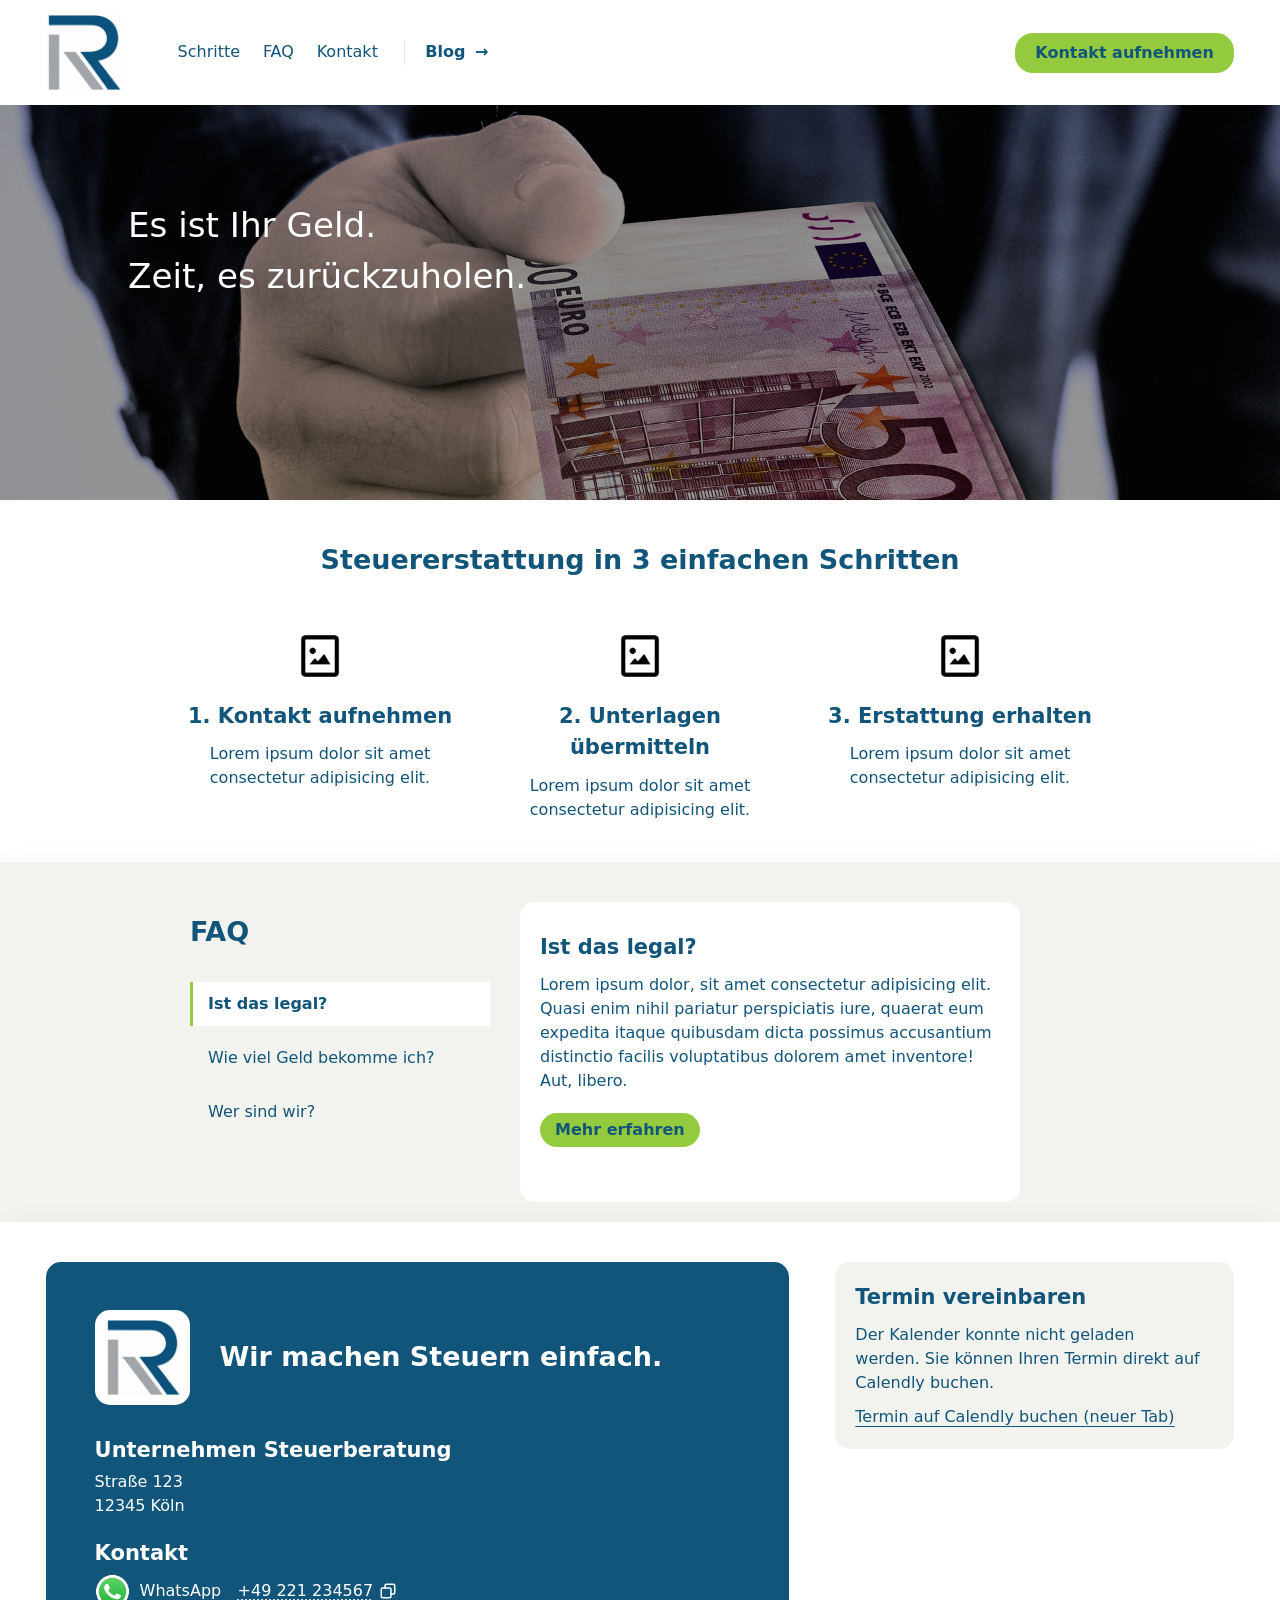
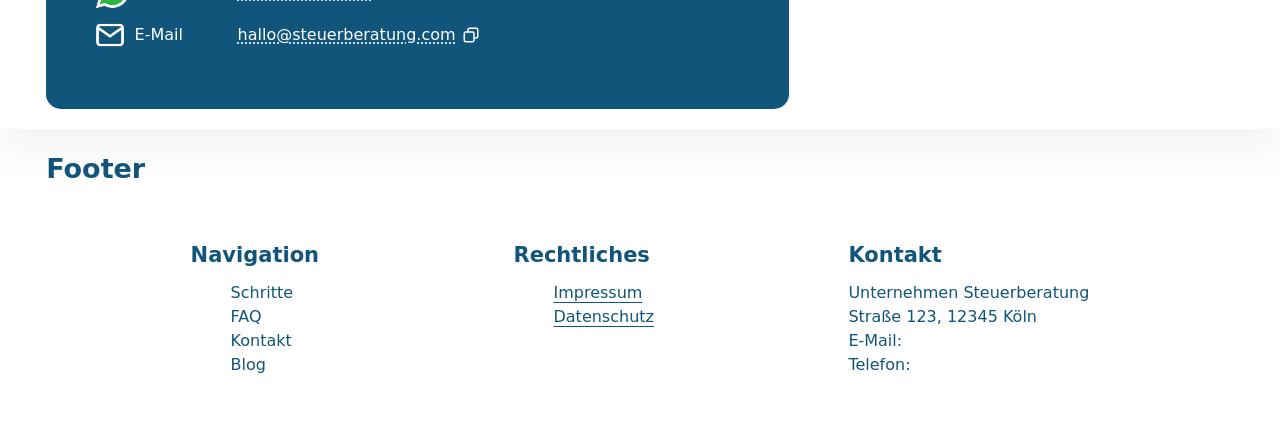
==== commit b7569954: "Replace external image URLs with local assets Store website images in assets/images and update HTML " ====
--- a/index.html
+++ b/index.html
@@ -13,7 +13,7 @@
 <body class="landing-page">
     <header class="site-header">
         <div class="header-container">
-            <img class="logo" src="https://up.picr.de/51338902qo.png" alt="Unternehmenslogo (Platzhalter)" width="75"
+            <img class="logo" src="assets/images/Logo_klein_colored.png" alt="Unternehmenslogo (Platzhalter)" width="75"
                 height="75">
             <button type="button" class="hamburger-menu" aria-label="Toggle hamburger menu" aria-controls="nav"
                 aria-expanded="false">
@@ -32,7 +32,7 @@
 
     </header>
     <div class="hero">
-        <img src="https://up.picr.de/51289339hb.jpg">
+        <img src="assets/images/geralt-euro-3317432_1920.jpg">
         <h1>Es ist Ihr Geld.<br>Zeit, es zurückzuholen.</h1>
     </div>
     <main>
@@ -41,17 +41,17 @@
             <div class="process__container">
                 <!-- Process steps ggf. ähnlich wie Karten von Skipass-Vergleich (oder https://www.incom.lt/en/process-2/) gestalten -->
                 <div class="process__step">
-                    <img src="https://images.unsplash.com/vector-1769004080143-f1664190076a">
+                    <img src="assets/images/boxicons-XjQ8nxFvHxw-unsplash.png">
                     <h3>1. Kontakt aufnehmen</h3>
                     <p>Lorem ipsum dolor sit amet consectetur adipisicing elit.</p>
                 </div>
                 <div class="process__step">
-                    <img src="https://images.unsplash.com/vector-1769004080143-f1664190076a">
+                    <img src="assets/images/boxicons-XjQ8nxFvHxw-unsplash.png">
                     <h3>2. Unterlagen übermitteln</h3>
                     <p>Lorem ipsum dolor sit amet consectetur adipisicing elit.</p>
                 </div>
                 <div class="process__step">
-                    <img src="https://images.unsplash.com/vector-1769004080143-f1664190076a">
+                    <img src="assets/images/boxicons-XjQ8nxFvHxw-unsplash.png">
                     <h3>3. Erstattung erhalten</h3>
                     <p>Lorem ipsum dolor sit amet consectetur adipisicing elit.</p>
                 </div>
@@ -100,7 +100,7 @@
             <div class="contact__details">
                 <div class="contact__header">
                     <div class="contact__logo-frame">
-                        <img class="logo" src="https://up.picr.de/51338902qo.png" alt="Unternehmenslogo (Platzhalter)"
+                        <img class="logo" src="assets/images/Logo_klein_colored.png" alt="Unternehmenslogo (Platzhalter)"
                             width="75" height="75">
                     </div>
                     <h2>Wir machen Steuern einfach.</h2>
@@ -113,7 +113,7 @@
                 <h3>Kontakt</h3>
                 <div class="contact-method">
                     <a href="https://wa.me/49221234567" target="_blank" rel="noopener noreferrer">
-                        <img src="https://up.picr.de/51339139ob.png" alt="" height="35">
+                        <img src="assets/images/danneiva-whatsapp-873316_1920.png" alt="" height="35">
                         <p>WhatsApp</p>
                     </a>
                     <button type="button" class="contact-copy" data-copy-value="+49 221 234567"
@@ -134,7 +134,7 @@
                 <div class="contact-method">
                     <a
                         href="mailto:hallo@steuerberatung.com?subject=Steuern%20einfach%20machen&amp;body=Hallo,%0A%0Aich%20möchte%20die%20Erstattung%20von%20Steuern%20prüfen%20...">
-                        <img src="https://up.picr.de/51339152jf.png" alt="" height="30">
+                        <img src="assets/images/mail.png" alt="" height="30">
                         <p>E-Mail</p>
                     </a>
                     <button type="button" class="contact-copy" data-copy-value="hallo@steuerberatung.com"
@@ -200,4 +200,4 @@
     </footer>
 </body>
 
-</html>+</html>
--- a/styles.css
+++ b/styles.css
@@ -169,6 +169,7 @@
 
 .site-header nav a {
     padding: 0 0.5vw;
+    border-bottom: 2px solid transparent;
 }
 
 .site-header nav:has(.nav-page-switch) {
